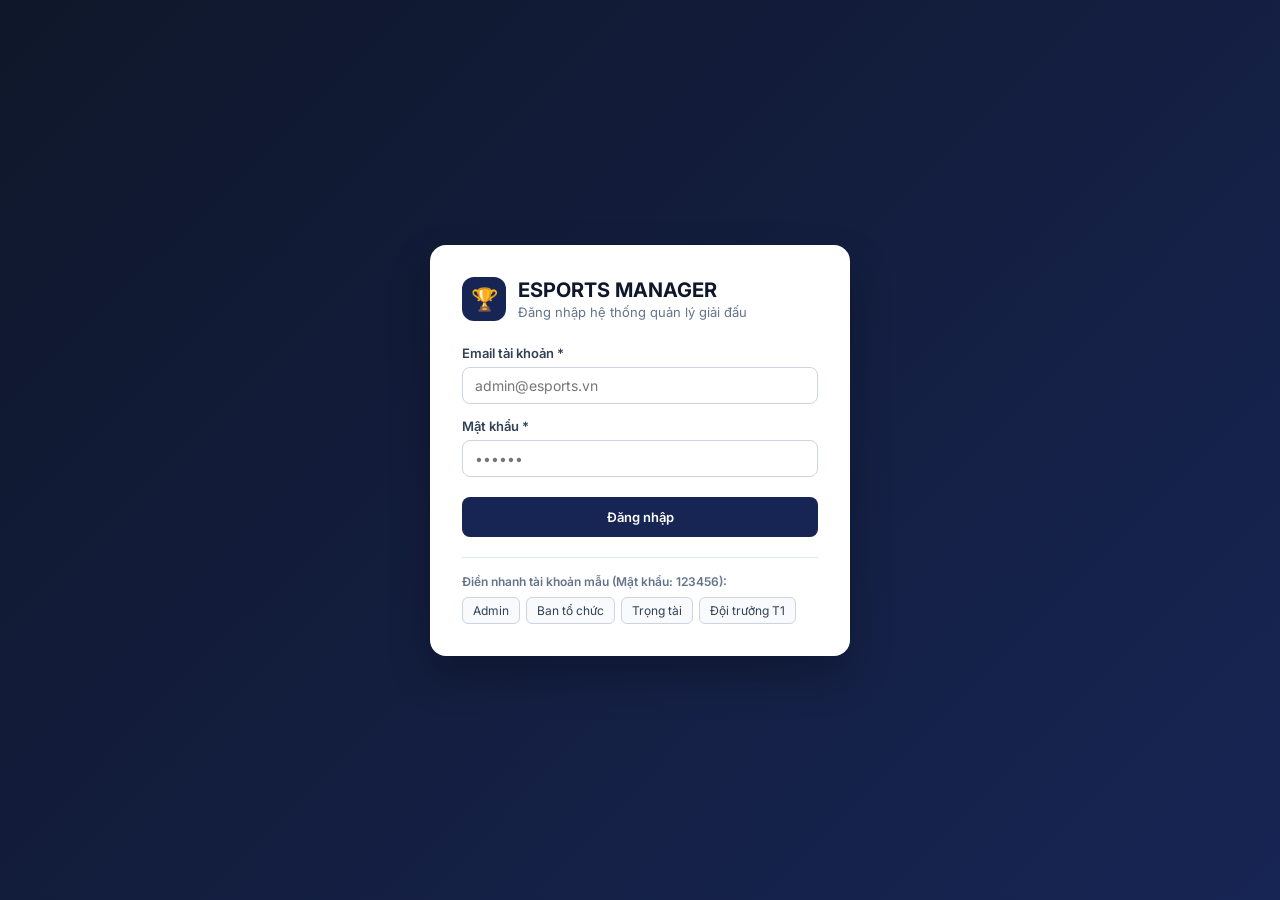
==== frontend/login.html @ db82b249 "feat: hoan thien dang nhap, tong quan, quan ly giai dau va tai khoan" ====
<!DOCTYPE html>
<html lang="vi">
<head>
  <meta charset="UTF-8" />
  <meta name="viewport" content="width=device-width, initial-scale=1.0" />
  <title>Đăng nhập – Esports Manager</title>
  <link rel="preconnect" href="https://fonts.googleapis.com" />
  <link rel="preconnect" href="https://fonts.gstatic.com" crossorigin />
  <link href="https://fonts.googleapis.com/css2?family=Inter:wght@400;500;600;700&display=swap" rel="stylesheet" />
  <link rel="stylesheet" href="css/components.css" />
  <style>
    * { box-sizing: border-box; margin: 0; padding: 0; font-family: 'Inter', sans-serif; }
    body {
      min-height: 100vh;
      display: flex;
      align-items: center;
      justify-content: center;
      background: linear-gradient(135deg, #0f172a 0%, #172554 100%);
      padding: 20px;
    }
    .login-card {
      width: 100%;
      max-width: 420px;
      background: #ffffff;
      border-radius: 16px;
      padding: 32px;
      box-shadow: 0 20px 40px rgba(0, 0, 0, 0.25);
    }
    .login-brand {
      display: flex;
      align-items: center;
      gap: 12px;
      margin-bottom: 24px;
    }
    .login-logo {
      width: 44px;
      height: 44px;
      border-radius: 12px;
      background: #172554;
      color: #ffffff;
      display: flex;
      align-items: center;
      justify-content: center;
      font-size: 22px;
    }
    .login-title { font-size: 20px; font-weight: 700; color: #0f172a; }
    .login-sub { font-size: 13px; color: #64748b; margin-top: 2px; }
    .error-box {
      display: none;
      background: #fee2e2;
      color: #b91c1c;
      padding: 10px 12px;
      border-radius: 8px;
      font-size: 13px;
      margin-bottom: 14px;
    }
    .demo-accounts {
      margin-top: 20px;
      padding-top: 16px;
      border-top: 1px solid #e2e8f0;
    }
    .demo-label { font-size: 12px; color: #64748b; margin-bottom: 8px; font-weight: 600; }
    .demo-chips { display: flex; flex-wrap: wrap; gap: 6px; }
    .demo-chip {
      padding: 5px 10px;
      font-size: 12px;
      border-radius: 6px;
      border: 1px solid #cbd5e1;
      background: #f8fafc;
      color: #334155;
      cursor: pointer;
    }
    .demo-chip:hover { background: #e2e8f0; }
  </style>
</head>
<body>
  <div class="login-card">
    <div class="login-brand">
      <div class="login-logo">🏆</div>
      <div>
        <div class="login-title">ESPORTS MANAGER</div>
        <div class="login-sub">Đăng nhập hệ thống quản lý giải đấu</div>
      </div>
    </div>

    <div id="login-error" class="error-box"></div>

    <form id="login-form">
      <div class="form-group">
        <label class="form-label">Email tài khoản *</label>
        <input type="email" id="login-email" class="form-input" required placeholder="admin@esports.vn" />
      </div>
      <div class="form-group">
        <label class="form-label">Mật khẩu *</label>
        <input type="password" id="login-password" class="form-input" required placeholder="••••••" />
      </div>
      <button type="submit" class="btn btn-primary" style="width:100%; padding:11px; margin-top:6px;">
        Đăng nhập
      </button>
    </form>

    <div class="demo-accounts">
      <div class="demo-label">Điền nhanh tài khoản mẫu (Mật khẩu: 123456):</div>
      <div class="demo-chips">
        <button type="button" class="demo-chip" onclick="fillDemo('admin@esports.vn')">Admin</button>
        <button type="button" class="demo-chip" onclick="fillDemo('organizer@esports.vn')">Ban tổ chức</button>
        <button type="button" class="demo-chip" onclick="fillDemo('referee1@esports.vn')">Trọng tài</button>
        <button type="button" class="demo-chip" onclick="fillDemo('captain.t1@esports.vn')">Đội trưởng T1</button>
      </div>
    </div>
  </div>

  <script src="js/mock-data.js"></script>
  <script src="js/api.js"></script>
  <script>
    const SAMPLE_ACCOUNTS = {
      "admin@esports.vn": { userId: 1, fullName: "Phan Thế Bảo", role: "ADMIN" },
      "organizer@esports.vn": { userId: 2, fullName: "Lê Quốc Bảo", role: "ORGANIZER" },
      "coordinator@esports.vn": { userId: 3, fullName: "Nguyễn Đức Trung", role: "REGIONAL_COORDINATOR" },
      "referee1@esports.vn": { userId: 4, fullName: "Trần Minh Trọng", role: "REFEREE" },
      "captain.t1@esports.vn": { userId: 5, fullName: "Lee Sang-hyeok", role: "TEAM_CAPTAIN" },
      "viewer@esports.vn": { userId: 10, fullName: "Trần Thảo Vy", role: "VIEWER" }
    };

    function fillDemo(email) {
      document.getElementById("login-email").value = email;
      document.getElementById("login-password").value = "123456";
    }

    document.getElementById("login-form").addEventListener("submit", async (e) => {
      e.preventDefault();
      const email = document.getElementById("login-email").value.trim().toLowerCase();
      const password = document.getElementById("login-password").value;
      const errBox = document.getElementById("login-error");

      if (!email || !password) {
        errBox.textContent = "Vui lòng nhập đầy đủ email và mật khẩu.";
        errBox.style.display = "block";
        return;
      }

      const res = await ApiService.login(email, password);
      const matched = SAMPLE_ACCOUNTS[email];
      const currentUser = {
        userId: res.userId || matched?.userId || 99,
        email,
        fullName: matched ? matched.fullName : (res.fullName || email.split("@")[0]),
        role: matched ? matched.role : (res.role || "VIEWER"),
        token: res.token || "mock-jwt-token"
      };

      localStorage.setItem("currentUser", JSON.stringify(currentUser));
      window.location.href = "index.html";
    });
  </script>
</body>
</html>
---- frontend/css/components.css ----
/* ===== 1. THẺ THỐNG KÊ KPI ===== */
.kpi-grid {
  display: grid;
  grid-template-columns: repeat(auto-fit, minmax(220px, 1fr));
  gap: 16px;
  margin-bottom: 24px;
}

.kpi-card {
  background: #ffffff;
  border: 1px solid #e2e8f0;
  border-radius: 12px;
  padding: 18px 20px;
  box-shadow: 0 1px 3px rgba(15, 23, 42, 0.04);
}

.kpi-label {
  font-size: 12px;
  font-weight: 600;
  color: #64748b;
  text-transform: uppercase;
  letter-spacing: 0.4px;
  margin-bottom: 8px;
}

.kpi-value {
  font-size: 26px;
  font-weight: 700;
  color: #0f172a;
}

.kpi-sub {
  font-size: 12px;
  color: #16a34a;
  margin-top: 4px;
}

/* ===== 2. KHUNG THẺ & THANH CÔNG CỤ ===== */
.card {
  background: #ffffff;
  border: 1px solid #e2e8f0;
  border-radius: 12px;
  padding: 20px;
  margin-bottom: 20px;
  box-shadow: 0 1px 3px rgba(15, 23, 42, 0.04);
}

.card-header {
  display: flex;
  justify-content: space-between;
  align-items: center;
  gap: 12px;
  margin-bottom: 16px;
  flex-wrap: wrap;
}

.card-title {
  font-size: 16px;
  font-weight: 700;
  color: #0f172a;
}

.toolbar {
  display: flex;
  gap: 10px;
  align-items: center;
  flex-wrap: wrap;
}

/* ===== 3. BẢNG DỮ LIỆU CHUẨN ===== */
.table-wrap {
  width: 100%;
  overflow-x: auto;
}

.data-table {
  width: 100%;
  border-collapse: collapse;
  font-size: 14px;
}

.data-table th {
  text-align: left;
  padding: 12px 14px;
  background: #f8fafc;
  color: #475569;
  font-weight: 600;
  font-size: 12px;
  text-transform: uppercase;
  border-bottom: 1px solid #e2e8f0;
}

.data-table td {
  padding: 13px 14px;
  border-bottom: 1px solid #f1f5f9;
  color: #1e293b;
  vertical-align: middle;
}

.data-table tbody tr:hover {
  background: #f8fafc;
}

/* ===== 4. BADGE TRẠNG THÁI ===== */
.badge {
  display: inline-flex;
  align-items: center;
  gap: 6px;
  padding: 4px 10px;
  border-radius: 999px;
  font-size: 12px;
  font-weight: 600;
}

.badge-live {
  background: #dcfce7;
  color: #15803d;
}

.badge-done {
  background: #f1f5f9;
  color: #475569;
}

.badge-upcoming {
  background: #dbeafe;
  color: #1d4ed8;
}

.badge-danger {
  background: #fee2e2;
  color: #b91c1c;
}

/* ===== 5. NÚT BẤM & Ô NHẬP LIỆU ===== */
.btn {
  display: inline-flex;
  align-items: center;
  justify-content: center;
  gap: 6px;
  padding: 8px 14px;
  border-radius: 8px;
  font-size: 13px;
  font-weight: 600;
  cursor: pointer;
  border: 1px solid transparent;
  transition: 0.15s ease;
}

.btn-primary {
  background: #172554;
  color: #ffffff;
}

.btn-primary:hover {
  background: #1e3a8a;
}

.btn-outline {
  background: #ffffff;
  border-color: #cbd5e1;
  color: #334155;
}

.btn-outline:hover {
  background: #f8fafc;
}

.btn-sm {
  padding: 5px 10px;
  font-size: 12px;
}

.form-group {
  margin-bottom: 14px;
}

.form-label {
  display: block;
  font-size: 13px;
  font-weight: 600;
  color: #334155;
  margin-bottom: 6px;
}

.form-input,
.form-select {
  width: 100%;
  padding: 9px 12px;
  border: 1px solid #cbd5e1;
  border-radius: 8px;
  font-size: 14px;
  color: #0f172a;
  background: #ffffff;
}

.form-input:focus,
.form-select:focus {
  outline: none;
  border-color: #2563eb;
}
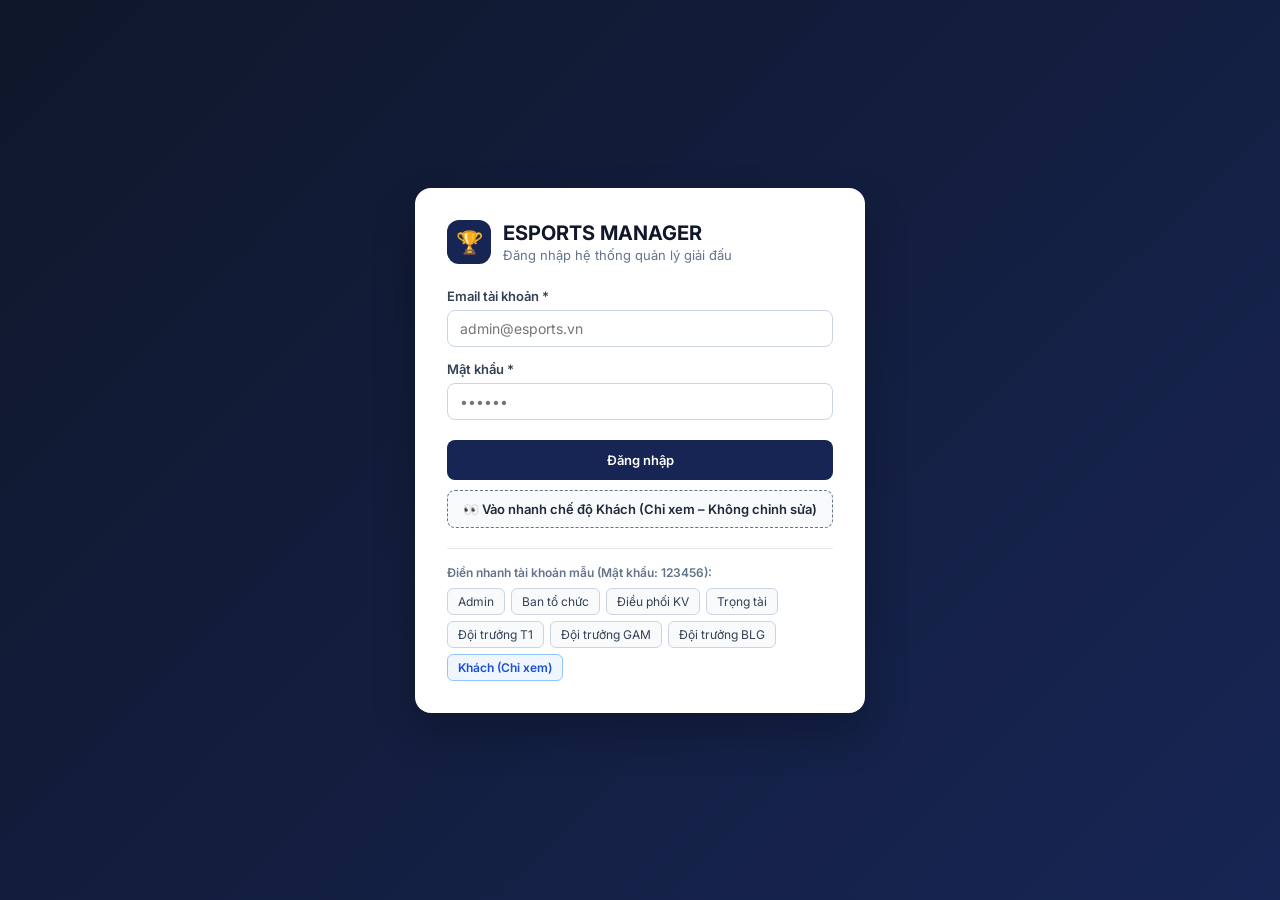
==== commit 70ca99de: "feat(auth): hoan thien tai khoan Khach chi xem va danh sach tai khoan dang nhap mau" ====
--- a/frontend/login.html
+++ b/frontend/login.html
@@ -20,7 +20,7 @@
     }
     .login-card {
       width: 100%;
-      max-width: 420px;
+      max-width: 450px;
       background: #ffffff;
       border-radius: 16px;
       padding: 32px;
@@ -54,6 +54,24 @@
       font-size: 13px;
       margin-bottom: 14px;
     }
+    .btn-guest {
+      width: 100%;
+      padding: 10px;
+      margin-top: 10px;
+      border-radius: 8px;
+      border: 1px dashed #64748b;
+      background: #f8fafc;
+      color: #1e293b;
+      font-size: 13px;
+      font-weight: 600;
+      cursor: pointer;
+      transition: all 0.15s;
+    }
+    .btn-guest:hover {
+      background: #eff6ff;
+      border-color: #2563eb;
+      color: #1d4ed8;
+    }
     .demo-accounts {
       margin-top: 20px;
       padding-top: 16px;
@@ -71,6 +89,12 @@
       cursor: pointer;
     }
     .demo-chip:hover { background: #e2e8f0; }
+    .demo-chip-guest {
+      background: #eff6ff;
+      border-color: #93c5fd;
+      color: #1d4ed8;
+      font-weight: 600;
+    }
   </style>
 </head>
 <body>
@@ -99,13 +123,21 @@
       </button>
     </form>
 
+    <button type="button" class="btn-guest" onclick="loginAsGuest()">
+      👀 Vào nhanh chế độ Khách (Chỉ xem – Không chỉnh sửa)
+    </button>
+
     <div class="demo-accounts">
       <div class="demo-label">Điền nhanh tài khoản mẫu (Mật khẩu: 123456):</div>
       <div class="demo-chips">
         <button type="button" class="demo-chip" onclick="fillDemo('admin@esports.vn')">Admin</button>
         <button type="button" class="demo-chip" onclick="fillDemo('organizer@esports.vn')">Ban tổ chức</button>
+        <button type="button" class="demo-chip" onclick="fillDemo('coordinator@esports.vn')">Điều phối KV</button>
         <button type="button" class="demo-chip" onclick="fillDemo('referee1@esports.vn')">Trọng tài</button>
         <button type="button" class="demo-chip" onclick="fillDemo('captain.t1@esports.vn')">Đội trưởng T1</button>
+        <button type="button" class="demo-chip" onclick="fillDemo('captain.gam@esports.vn')">Đội trưởng GAM</button>
+        <button type="button" class="demo-chip" onclick="fillDemo('captain.blg@esports.vn')">Đội trưởng BLG</button>
+        <button type="button" class="demo-chip demo-chip-guest" onclick="fillDemo('guest@esports.vn')">Khách (Chỉ xem)</button>
       </div>
     </div>
   </div>
@@ -119,7 +151,12 @@
       "coordinator@esports.vn": { userId: 3, fullName: "Nguyễn Đức Trung", role: "REGIONAL_COORDINATOR" },
       "referee1@esports.vn": { userId: 4, fullName: "Trần Minh Trọng", role: "REFEREE" },
       "captain.t1@esports.vn": { userId: 5, fullName: "Lee Sang-hyeok", role: "TEAM_CAPTAIN" },
-      "viewer@esports.vn": { userId: 10, fullName: "Trần Thảo Vy", role: "VIEWER" }
+      "captain.blg@esports.vn": { userId: 6, fullName: "Chen Ze-bin", role: "TEAM_CAPTAIN" },
+      "captain.wbg@esports.vn": { userId: 7, fullName: "Li Yuan-hao", role: "TEAM_CAPTAIN" },
+      "captain.los@esports.vn": { userId: 8, fullName: "Simon Hofverberg", role: "TEAM_CAPTAIN" },
+      "captain.gam@esports.vn": { userId: 9, fullName: "Đỗ Duy Khánh", role: "TEAM_CAPTAIN" },
+      "viewer@esports.vn": { userId: 10, fullName: "Trần Thảo Vy", role: "VIEWER" },
+      "guest@esports.vn": { userId: 11, fullName: "Khách tham quan", role: "VIEWER" }
     };
 
     function fillDemo(email) {
@@ -127,11 +164,9 @@
       document.getElementById("login-password").value = "123456";
     }
 
-    document.getElementById("login-form").addEventListener("submit", async (e) => {
-      e.preventDefault();
-      const email = document.getElementById("login-email").value.trim().toLowerCase();
-      const password = document.getElementById("login-password").value;
+    async function submitLogin(email, password) {
       const errBox = document.getElementById("login-error");
+      errBox.style.display = "none";
 
       if (!email || !password) {
         errBox.textContent = "Vui lòng nhập đầy đủ email và mật khẩu.";
@@ -140,17 +175,29 @@
       }
 
       const res = await ApiService.login(email, password);
+      const userObj = res.user || res;
       const matched = SAMPLE_ACCOUNTS[email];
       const currentUser = {
-        userId: res.userId || matched?.userId || 99,
+        userId: userObj.userId || matched?.userId || 11,
         email,
-        fullName: matched ? matched.fullName : (res.fullName || email.split("@")[0]),
-        role: matched ? matched.role : (res.role || "VIEWER"),
+        fullName: matched ? matched.fullName : (userObj.fullName || email.split("@")[0]),
+        role: (matched ? matched.role : (userObj.role || "VIEWER")).toUpperCase(),
         token: res.token || "mock-jwt-token"
       };
 
       localStorage.setItem("currentUser", JSON.stringify(currentUser));
       window.location.href = "index.html";
+    }
+
+    function loginAsGuest() {
+      submitLogin("guest@esports.vn", "123456");
+    }
+
+    document.getElementById("login-form").addEventListener("submit", (e) => {
+      e.preventDefault();
+      const email = document.getElementById("login-email").value.trim().toLowerCase();
+      const password = document.getElementById("login-password").value;
+      submitLogin(email, password);
     });
   </script>
 </body>
